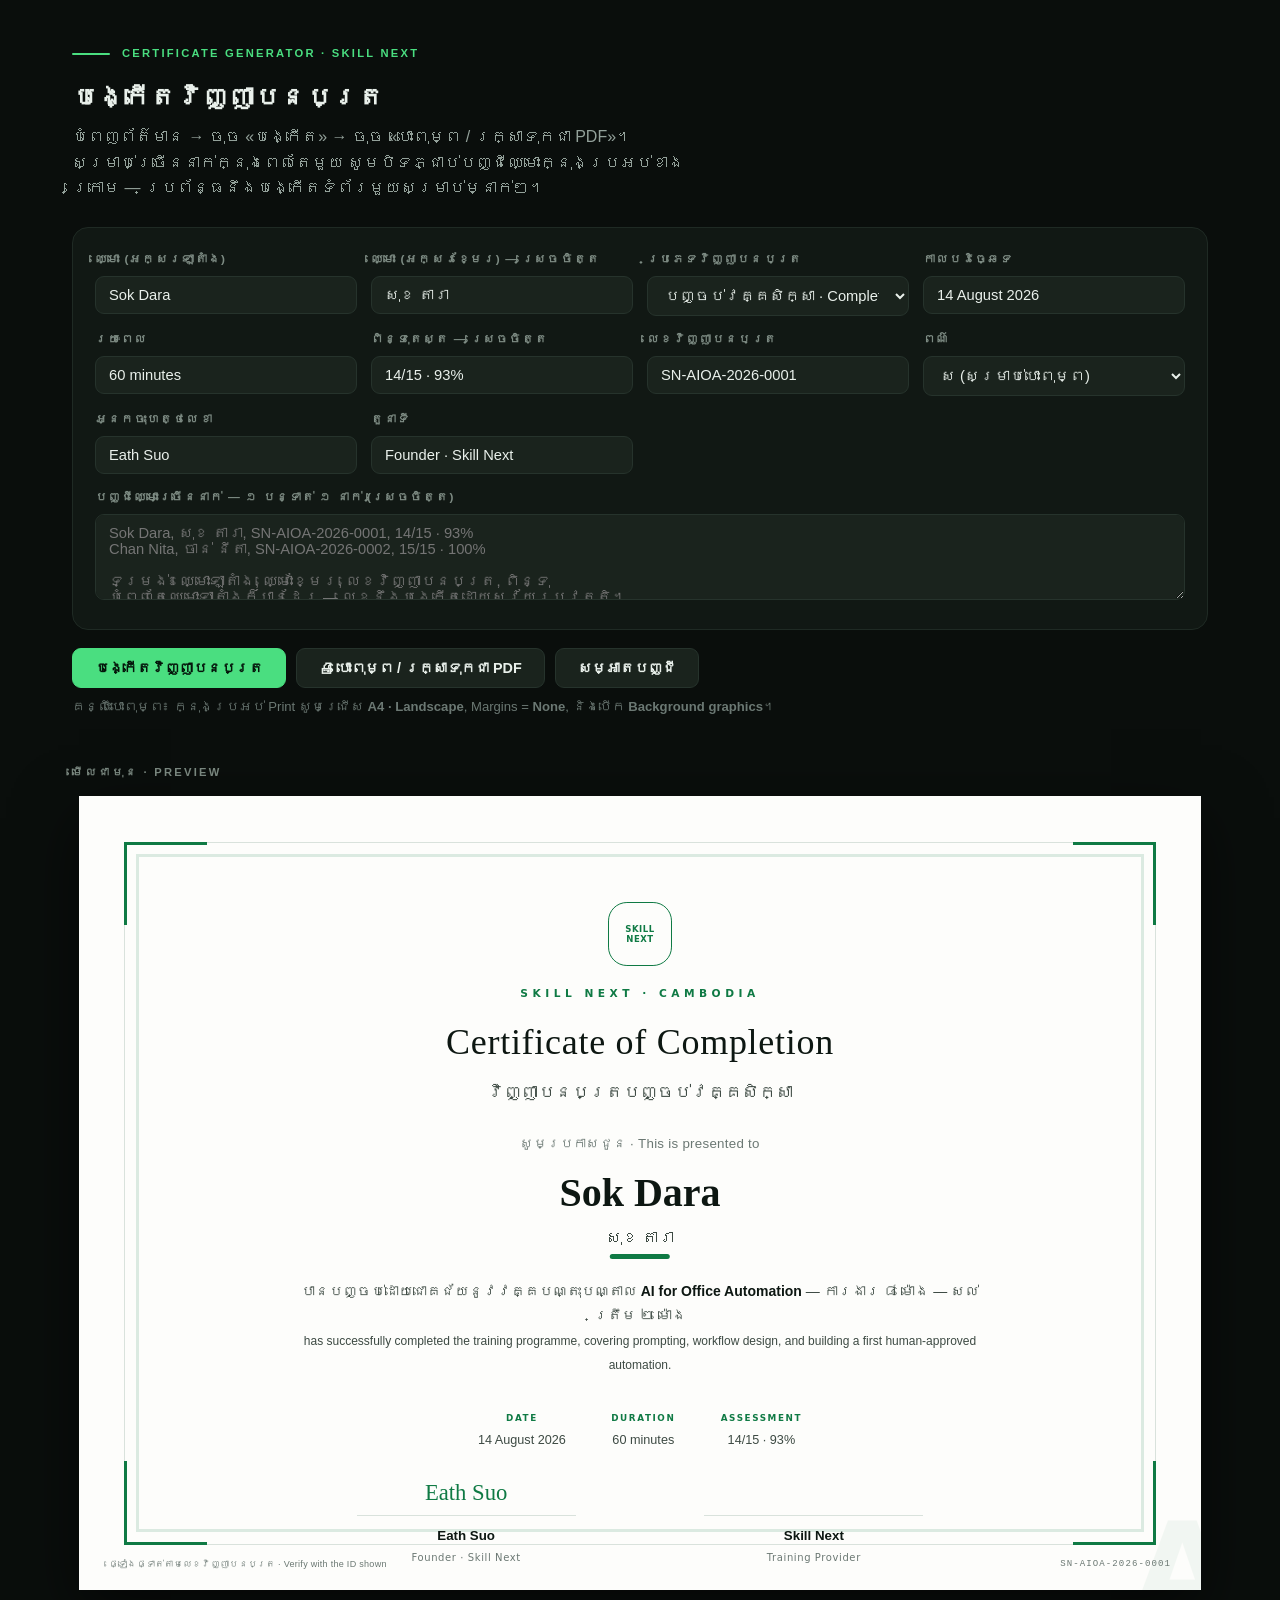
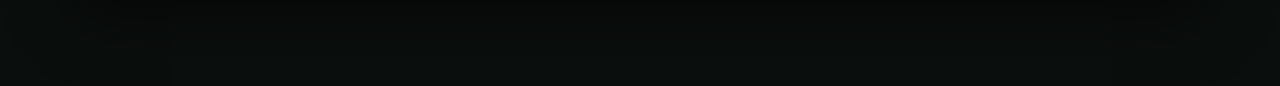
==== certificate/index.html @ e939b670 "Add Google Forms builders and certificate generator - apps-script/1-registration-form.gs: registrati" ====
<!doctype html>
<html lang="km">
<head>
<meta charset="utf-8">
<meta name="viewport" content="width=device-width, initial-scale=1">
<title>Certificate Generator · AI Office Automation</title>
<meta name="description" content="បង្កើតវិញ្ញាបនបត្រសម្រាប់អ្នកចូលរួមវគ្គ AI Office Automation។">
<style>
/* ============================================================
   Certificate generator — self-contained.
   Screen: control panel + live preview.
   Print:  A4 landscape, one certificate per page.
   ============================================================ */

:root {
  --ink:      #0d1712;
  --ink-2:    #3d4a43;
  --ink-3:    #6b7873;
  --gold:     #0f7a44;
  --accent:   #16a34a;
  --paper:    #fdfdfb;
  --edge:     #d9e2dc;
  --font-km:  "Kantumruy Pro", "Noto Sans Khmer", "Khmer OS Battambang", "Khmer OS", sans-serif;
  --font-en:  "Georgia", "Times New Roman", serif;
  --font-ui:  var(--font-km), "Inter", system-ui, sans-serif;
}

* { box-sizing: border-box; }

body {
  margin: 0;
  background: #0a0e0c;
  color: #e9f0eb;
  font-family: var(--font-ui);
  line-height: 1.6;
}

/* ---------------- Control panel ---------------- */

.panel {
  max-width: 1180px;
  margin: 0 auto;
  padding: 34px 22px 10px;
}

.panel h1 {
  font-size: 1.6rem;
  margin: 0 0 6px;
}

.panel .lead {
  color: #93a19a;
  margin: 0 0 26px;
  max-width: 70ch;
}

.eyebrow {
  display: flex; align-items: center; gap: 12px;
  font-size: 0.7rem; font-weight: 700; letter-spacing: 0.2em;
  text-transform: uppercase; color: #4ade80; margin-bottom: 14px;
}
.eyebrow::before {
  content: ""; width: 38px; height: 2px; background: #4ade80; border-radius: 2px;
}

.fields {
  display: grid;
  grid-template-columns: repeat(auto-fit, minmax(230px, 1fr));
  gap: 14px;
  background: #111814;
  border: 1px solid #1f2a24;
  border-radius: 16px;
  padding: 22px;
}

.field label {
  display: block;
  font-size: 0.74rem;
  font-weight: 700;
  letter-spacing: 0.09em;
  text-transform: uppercase;
  color: #7d8b83;
  margin-bottom: 7px;
}

.field input,
.field select,
.field textarea {
  width: 100%;
  padding: 10px 13px;
  border-radius: 9px;
  background: #1a231d;
  border: 1px solid #26332c;
  color: #e9f0eb;
  font-family: var(--font-ui);
  font-size: 0.92rem;
  outline: none;
}

.field input:focus,
.field select:focus,
.field textarea:focus { border-color: #4ade80; }

.field textarea { resize: vertical; min-height: 86px; }
.field.wide { grid-column: 1 / -1; }

.actions {
  display: flex; gap: 10px; flex-wrap: wrap;
  margin: 18px 0 8px;
}

.btn {
  padding: 11px 22px;
  border-radius: 9px;
  border: 1px solid #26332c;
  background: #1a231d;
  color: #e9f0eb;
  font-family: var(--font-ui);
  font-weight: 600;
  font-size: 0.9rem;
  cursor: pointer;
}
.btn:hover { border-color: #4ade80; }
.btn-primary { background: #4ade80; border-color: #4ade80; color: #04140a; }
.btn-primary:hover { background: #6ee79b; }

.hint {
  font-size: 0.82rem;
  color: #6b7873;
  margin: 6px 0 0;
}

.stage {
  max-width: 1180px;
  margin: 0 auto;
  padding: 26px 22px 70px;
}

.stage-label {
  font-size: 0.7rem; font-weight: 700; letter-spacing: 0.2em;
  text-transform: uppercase; color: #7d8b83; margin-bottom: 14px;
}

/* ---------------- Certificate ---------------- */

.sheet {
  width: 297mm;
  height: 210mm;
  max-width: 100%;
  margin: 0 auto 26px;
  background: var(--paper);
  color: var(--ink);
  position: relative;
  overflow: hidden;
  box-shadow: 0 22px 60px rgba(0, 0, 0, 0.55);
  /* Scale to fit narrow screens without breaking print size */
  transform-origin: top center;
}

.sheet.theme-dark {
  --ink:   #f2f7f3;
  --ink-2: #b7c5bd;
  --ink-3: #7f8d86;
  --paper: #0a0f0c;
  --edge:  #1e2b24;
  --gold:  #4ade80;
}

/* Decorative frame */
.frame {
  position: absolute;
  inset: 12mm;
  border: 1px solid var(--edge);
}

.frame::before {
  content: "";
  position: absolute;
  inset: 3mm;
  border: 3px solid var(--gold);
  opacity: 0.14;
}

/* Corner accents */
.corner {
  position: absolute;
  width: 22mm; height: 22mm;
  border: 0 solid var(--gold);
}
.corner.tl { top: -1px; left: -1px;   border-top-width: 3px; border-left-width: 3px; }
.corner.tr { top: -1px; right: -1px;  border-top-width: 3px; border-right-width: 3px; }
.corner.bl { bottom: -1px; left: -1px;  border-bottom-width: 3px; border-left-width: 3px; }
.corner.br { bottom: -1px; right: -1px; border-bottom-width: 3px; border-right-width: 3px; }

.content {
  position: absolute;
  inset: 12mm;
  padding: 16mm 20mm;
  display: flex;
  flex-direction: column;
  align-items: center;
  text-align: center;
}

.crest {
  width: 17mm; height: 17mm;
  border-radius: 5mm;
  border: 1.5px solid var(--gold);
  display: grid; place-items: center;
  font-family: "Inter", system-ui, sans-serif;
  font-weight: 800;
  font-size: 6.4pt;
  letter-spacing: 0.06em;
  line-height: 1.2;
  color: var(--gold);
  margin-bottom: 5mm;
  flex: none;
}

.cert-kicker {
  font-family: "Inter", system-ui, sans-serif;
  font-size: 8pt;
  font-weight: 700;
  letter-spacing: 0.42em;
  text-transform: uppercase;
  color: var(--gold);
  margin-bottom: 3mm;
}

.cert-title {
  font-family: var(--font-en);
  font-size: 27pt;
  font-weight: 400;
  letter-spacing: 0.02em;
  margin: 0 0 2mm;
  color: var(--ink);
}

.cert-title-km {
  font-size: 13pt;
  color: var(--ink-2);
  margin: 0 0 7mm;
}

.presented {
  font-size: 10pt;
  color: var(--ink-3);
  margin-bottom: 4mm;
  letter-spacing: 0.02em;
}

.recipient {
  font-family: var(--font-en);
  font-size: 30pt;
  font-weight: 700;
  color: var(--ink);
  line-height: 1.2;
  margin: 0 0 2mm;
  padding: 0 6mm;
  word-break: break-word;
}

.recipient-km {
  font-size: 12pt;
  color: var(--ink-2);
  margin: 0 0 4mm;
  min-height: 1em;
}

.rule {
  width: 78mm;
  height: 1px;
  background: var(--edge);
  margin: 0 0 6mm;
  position: relative;
}
.rule::after {
  content: "";
  position: absolute;
  left: 50%; top: -2px;
  transform: translateX(-50%);
  width: 16mm; height: 5px;
  background: var(--gold);
  border-radius: 3px;
}

.citation {
  font-size: 10.5pt;
  color: var(--ink-2);
  max-width: 190mm;
  line-height: 1.75;
  margin: 0 0 3mm;
}

.course-name {
  font-weight: 700;
  color: var(--ink);
}

.meta-row {
  display: flex;
  gap: 12mm;
  justify-content: center;
  flex-wrap: wrap;
  margin-top: auto;
  padding-top: 6mm;
  font-size: 8.5pt;
  color: var(--ink-3);
}

.meta-row .m-label {
  font-family: "Inter", system-ui, sans-serif;
  font-size: 6.6pt;
  font-weight: 700;
  letter-spacing: 0.18em;
  text-transform: uppercase;
  color: var(--gold);
  margin-bottom: 1.5mm;
}

.meta-row .m-value { color: var(--ink-2); font-size: 9.5pt; }

.signatures {
  display: flex;
  justify-content: center;
  gap: 34mm;
  width: 100%;
  margin-top: 8mm;
  flex-wrap: wrap;
}

.sig { min-width: 58mm; }

.sig .line {
  border-top: 1px solid var(--edge);
  padding-top: 2.5mm;
}

.sig .sig-name {
  font-weight: 700;
  font-size: 10pt;
  color: var(--ink);
}

.sig .sig-role {
  font-family: "Inter", system-ui, sans-serif;
  font-size: 7.5pt;
  color: var(--ink-3);
  letter-spacing: 0.06em;
  margin-top: 0.8mm;
}

.sig .scribble {
  font-family: "Segoe Script", "Brush Script MT", cursive;
  font-size: 17pt;
  color: var(--gold);
  height: 9mm;
  display: flex;
  align-items: flex-end;
  justify-content: center;
  padding-bottom: 1mm;
}

.cert-id {
  position: absolute;
  bottom: 5mm;
  right: 8mm;
  font-family: "Inter", ui-monospace, monospace;
  font-size: 6.8pt;
  letter-spacing: 0.12em;
  color: var(--ink-3);
}

.verify-note {
  position: absolute;
  bottom: 5mm;
  left: 8mm;
  font-size: 6.8pt;
  color: var(--ink-3);
  letter-spacing: 0.03em;
}

/* Watermark */
.watermark {
  position: absolute;
  right: -18mm;
  bottom: -22mm;
  font-family: "Inter", system-ui, sans-serif;
  font-size: 96pt;
  font-weight: 800;
  color: var(--gold);
  opacity: 0.045;
  letter-spacing: -0.04em;
  pointer-events: none;
  white-space: nowrap;
}

/* ---------------- Print ---------------- */

@page {
  size: A4 landscape;
  margin: 0;
}

@media print {
  body { background: #fff; }
  .panel, .stage-label, .no-print { display: none !important; }
  .stage { padding: 0; max-width: none; }
  .sheet {
    box-shadow: none;
    margin: 0;
    page-break-after: always;
    break-after: page;
    transform: none !important;
    width: 297mm;
    height: 210mm;
  }
  .sheet:last-child { page-break-after: auto; break-after: auto; }
}

@media (max-width: 1140px) {
  .sheet { transform: scale(0.62); margin-bottom: -70mm; }
}
@media (max-width: 700px) {
  .sheet { transform: scale(0.36); margin-bottom: -128mm; }
}
</style>
</head>
<body>

<div class="panel no-print">
  <p class="eyebrow">Certificate Generator · Skill Next</p>
  <h1>បង្កើតវិញ្ញាបនបត្រ</h1>
  <p class="lead">
    បំពេញព័ត៌មាន → ចុច «បង្កើត» → ចុច «បោះពុម្ព / រក្សាទុកជា PDF»។
    សម្រាប់ច្រើននាក់ក្នុងពេលតែមួយ សូមបិទភ្ជាប់បញ្ជីឈ្មោះក្នុងប្រអប់ខាងក្រោម —
    ប្រព័ន្ធនឹងបង្កើតទំព័រមួយសម្រាប់ម្នាក់ៗ។
  </p>

  <div class="fields">
    <div class="field">
      <label for="fName">ឈ្មោះ (អក្សរឡាតាំង)</label>
      <input id="fName" type="text" value="Sok Dara" placeholder="Sok Dara">
    </div>
    <div class="field">
      <label for="fNameKm">ឈ្មោះ (អក្សរខ្មែរ) — ស្រេចចិត្ត</label>
      <input id="fNameKm" type="text" value="សុខ តារា" placeholder="សុខ តារា">
    </div>
    <div class="field">
      <label for="fType">ប្រភេទវិញ្ញាបនបត្រ</label>
      <select id="fType">
        <option value="completion">បញ្ចប់វគ្គសិក្សា · Completion</option>
        <option value="attendance">ចូលរួមសិក្ខាសាលា · Attendance</option>
        <option value="excellence">ស័ក្តិសមឧត្តមភាព · Excellence</option>
      </select>
    </div>
    <div class="field">
      <label for="fDate">កាលបរិច្ឆេទ</label>
      <input id="fDate" type="text" value="14 August 2026" placeholder="14 August 2026">
    </div>
    <div class="field">
      <label for="fHours">រយៈពេល</label>
      <input id="fHours" type="text" value="60 minutes" placeholder="18 hours">
    </div>
    <div class="field">
      <label for="fScore">ពិន្ទុតេស្ត — ស្រេចចិត្ត</label>
      <input id="fScore" type="text" value="14/15 · 93%" placeholder="14/15 · 93%">
    </div>
    <div class="field">
      <label for="fId">លេខវិញ្ញាបនបត្រ</label>
      <input id="fId" type="text" value="SN-AIOA-2026-0001">
    </div>
    <div class="field">
      <label for="fTheme">ពណ៌</label>
      <select id="fTheme">
        <option value="light">ស (សម្រាប់បោះពុម្ព)</option>
        <option value="dark">ខ្មៅ (សម្រាប់ PDF ឌីជីថល)</option>
      </select>
    </div>
    <div class="field">
      <label for="fSigner">អ្នកចុះហត្ថលេខា</label>
      <input id="fSigner" type="text" value="Eath Suo">
    </div>
    <div class="field">
      <label for="fSignerRole">តួនាទី</label>
      <input id="fSignerRole" type="text" value="Founder · Skill Next">
    </div>
    <div class="field wide">
      <label for="fBatch">បញ្ជីឈ្មោះច្រើននាក់ — ១ បន្ទាត់ ១ នាក់ (ស្រេចចិត្ត)</label>
      <textarea id="fBatch" placeholder="Sok Dara, សុខ តារា, SN-AIOA-2026-0001, 14/15 · 93%&#10;Chan Nita, ចាន់ នីតា, SN-AIOA-2026-0002, 15/15 · 100%&#10;&#10;ទម្រង់៖ ឈ្មោះឡាតាំង, ឈ្មោះខ្មែរ, លេខវិញ្ញាបនបត្រ, ពិន្ទុ&#10;បំពេញតែឈ្មោះឡាតាំងក៏បានដែរ — លេខនឹងបង្កើតដោយស្វ័យប្រវត្តិ។"></textarea>
    </div>
  </div>

  <div class="actions">
    <button class="btn btn-primary" id="btnBuild">បង្កើតវិញ្ញាបនបត្រ</button>
    <button class="btn" id="btnPrint">🖨 បោះពុម្ព / រក្សាទុកជា PDF</button>
    <button class="btn" id="btnClear">សម្អាតបញ្ជី</button>
  </div>
  <p class="hint">
    គន្លឹះបោះពុម្ព៖ ក្នុងប្រអប់ Print សូមជ្រើស <strong>A4 · Landscape</strong>,
    Margins = <strong>None</strong>, និងបើក <strong>Background graphics</strong>។
  </p>
</div>

<div class="stage">
  <p class="stage-label no-print">មើលជាមុន · Preview</p>
  <div id="output"></div>
</div>

<script>
(function () {
  'use strict';

  var TYPES = {
    completion: {
      en: 'Certificate of Completion',
      km: 'វិញ្ញាបនបត្របញ្ចប់វគ្គសិក្សា',
      citation: 'បានបញ្ចប់ដោយជោគជ័យនូវវគ្គបណ្តុះបណ្តាល',
      citationEn: 'has successfully completed the training programme'
    },
    attendance: {
      en: 'Certificate of Attendance',
      km: 'វិញ្ញាបនបត្រចូលរួម',
      citation: 'បានចូលរួមពេញលេញក្នុងសិក្ខាសាលា',
      citationEn: 'attended the full workshop'
    },
    excellence: {
      en: 'Certificate of Excellence',
      km: 'វិញ្ញាបនបត្រស័ក្តិសមឧត្តមភាព',
      citation: 'បានបញ្ចប់ដោយលទ្ធផលឆ្នើមនូវវគ្គបណ្តុះបណ្តាល',
      citationEn: 'completed with distinction the training programme'
    }
  };

  var COURSE = 'AI for Office Automation';
  var COURSE_KM = 'ការងារ ៨ ម៉ោង — សល់ត្រឹម ២ ម៉ោង';

  function el(id) { return document.getElementById(id); }

  function esc(s) {
    return String(s == null ? '' : s)
      .replace(/&/g, '&amp;').replace(/</g, '&lt;')
      .replace(/>/g, '&gt;').replace(/"/g, '&quot;');
  }

  function pad(n) { return String(n).padStart(4, '0'); }

  function certHtml(data) {
    var t = TYPES[data.type] || TYPES.completion;

    return '' +
    '<div class="sheet theme-' + esc(data.theme) + '">' +
      '<div class="frame">' +
        '<span class="corner tl"></span><span class="corner tr"></span>' +
        '<span class="corner bl"></span><span class="corner br"></span>' +
      '</div>' +
      '<div class="watermark">AI</div>' +
      '<div class="content">' +
        '<div class="crest">SKILL<br>NEXT</div>' +
        '<div class="cert-kicker">Skill Next · Cambodia</div>' +
        '<h1 class="cert-title">' + esc(t.en) + '</h1>' +
        '<div class="cert-title-km">' + esc(t.km) + '</div>' +

        '<div class="presented">សូមប្រកាសជូន · This is presented to</div>' +
        '<div class="recipient">' + esc(data.name || '—') + '</div>' +
        '<div class="recipient-km">' + esc(data.nameKm || '') + '</div>' +
        '<div class="rule"></div>' +

        '<p class="citation">' +
          esc(t.citation) + ' <span class="course-name">' + esc(COURSE) + '</span> — ' +
          esc(COURSE_KM) + '<br>' +
          '<span style="font-size:9pt">' + esc(t.citationEn) +
          ', covering prompting, workflow design, and building a first ' +
          'human-approved automation.</span>' +
        '</p>' +

        '<div class="meta-row">' +
          '<div><div class="m-label">Date</div>' +
            '<div class="m-value">' + esc(data.date) + '</div></div>' +
          '<div><div class="m-label">Duration</div>' +
            '<div class="m-value">' + esc(data.hours) + '</div></div>' +
          (data.score
            ? '<div><div class="m-label">Assessment</div>' +
              '<div class="m-value">' + esc(data.score) + '</div></div>'
            : '') +
        '</div>' +

        '<div class="signatures">' +
          '<div class="sig">' +
            '<div class="scribble">' + esc(data.signer) + '</div>' +
            '<div class="line">' +
              '<div class="sig-name">' + esc(data.signer) + '</div>' +
              '<div class="sig-role">' + esc(data.signerRole) + '</div>' +
            '</div>' +
          '</div>' +
          '<div class="sig">' +
            '<div class="scribble">&nbsp;</div>' +
            '<div class="line">' +
              '<div class="sig-name">Skill Next</div>' +
              '<div class="sig-role">Training Provider</div>' +
            '</div>' +
          '</div>' +
        '</div>' +
      '</div>' +
      '<div class="verify-note">ផ្ទៀងផ្ទាត់តាមលេខវិញ្ញាបនបត្រ · Verify with the ID shown</div>' +
      '<div class="cert-id">' + esc(data.id) + '</div>' +
    '</div>';
  }

  function readForm() {
    return {
      name:       el('fName').value.trim(),
      nameKm:     el('fNameKm').value.trim(),
      type:       el('fType').value,
      date:       el('fDate').value.trim(),
      hours:      el('fHours').value.trim(),
      score:      el('fScore').value.trim(),
      id:         el('fId').value.trim(),
      theme:      el('fTheme').value,
      signer:     el('fSigner').value.trim(),
      signerRole: el('fSignerRole').value.trim()
    };
  }

  /**
   * Batch lines look like:
   *   Latin name, Khmer name, Cert ID, Score
   * Only the first field is required; the rest fall back to the form.
   */
  function parseBatch(text, base) {
    var lines = text.split('\n')
      .map(function (l) { return l.trim(); })
      .filter(function (l) { return l.length > 0; });

    var year = (base.date.match(/\b(20\d{2})\b/) || [])[1] || '2026';

    return lines.map(function (line, i) {
      var parts = line.split(',').map(function (p) { return p.trim(); });
      return {
        name:       parts[0] || base.name,
        nameKm:     parts[1] || '',
        id:         parts[2] || ('SN-AIOA-' + year + '-' + pad(i + 1)),
        score:      parts[3] !== undefined ? parts[3] : base.score,
        type:       base.type,
        date:       base.date,
        hours:      base.hours,
        theme:      base.theme,
        signer:     base.signer,
        signerRole: base.signerRole
      };
    });
  }

  function build() {
    var base = readForm();
    var batchText = el('fBatch').value.trim();
    var rows = batchText ? parseBatch(batchText, base) : [base];

    el('output').innerHTML = rows.map(certHtml).join('');
  }

  el('btnBuild').addEventListener('click', build);
  el('btnPrint').addEventListener('click', function () { window.print(); });
  el('btnClear').addEventListener('click', function () {
    el('fBatch').value = '';
    build();
  });

  // Live preview while typing single-certificate fields
  ['fName', 'fNameKm', 'fType', 'fDate', 'fHours', 'fScore', 'fId',
   'fTheme', 'fSigner', 'fSignerRole'].forEach(function (id) {
    el(id).addEventListener('input', function () {
      if (!el('fBatch').value.trim()) build();
    });
    el(id).addEventListener('change', function () {
      if (!el('fBatch').value.trim()) build();
    });
  });

  build();
})();
</script>
</body>
</html>
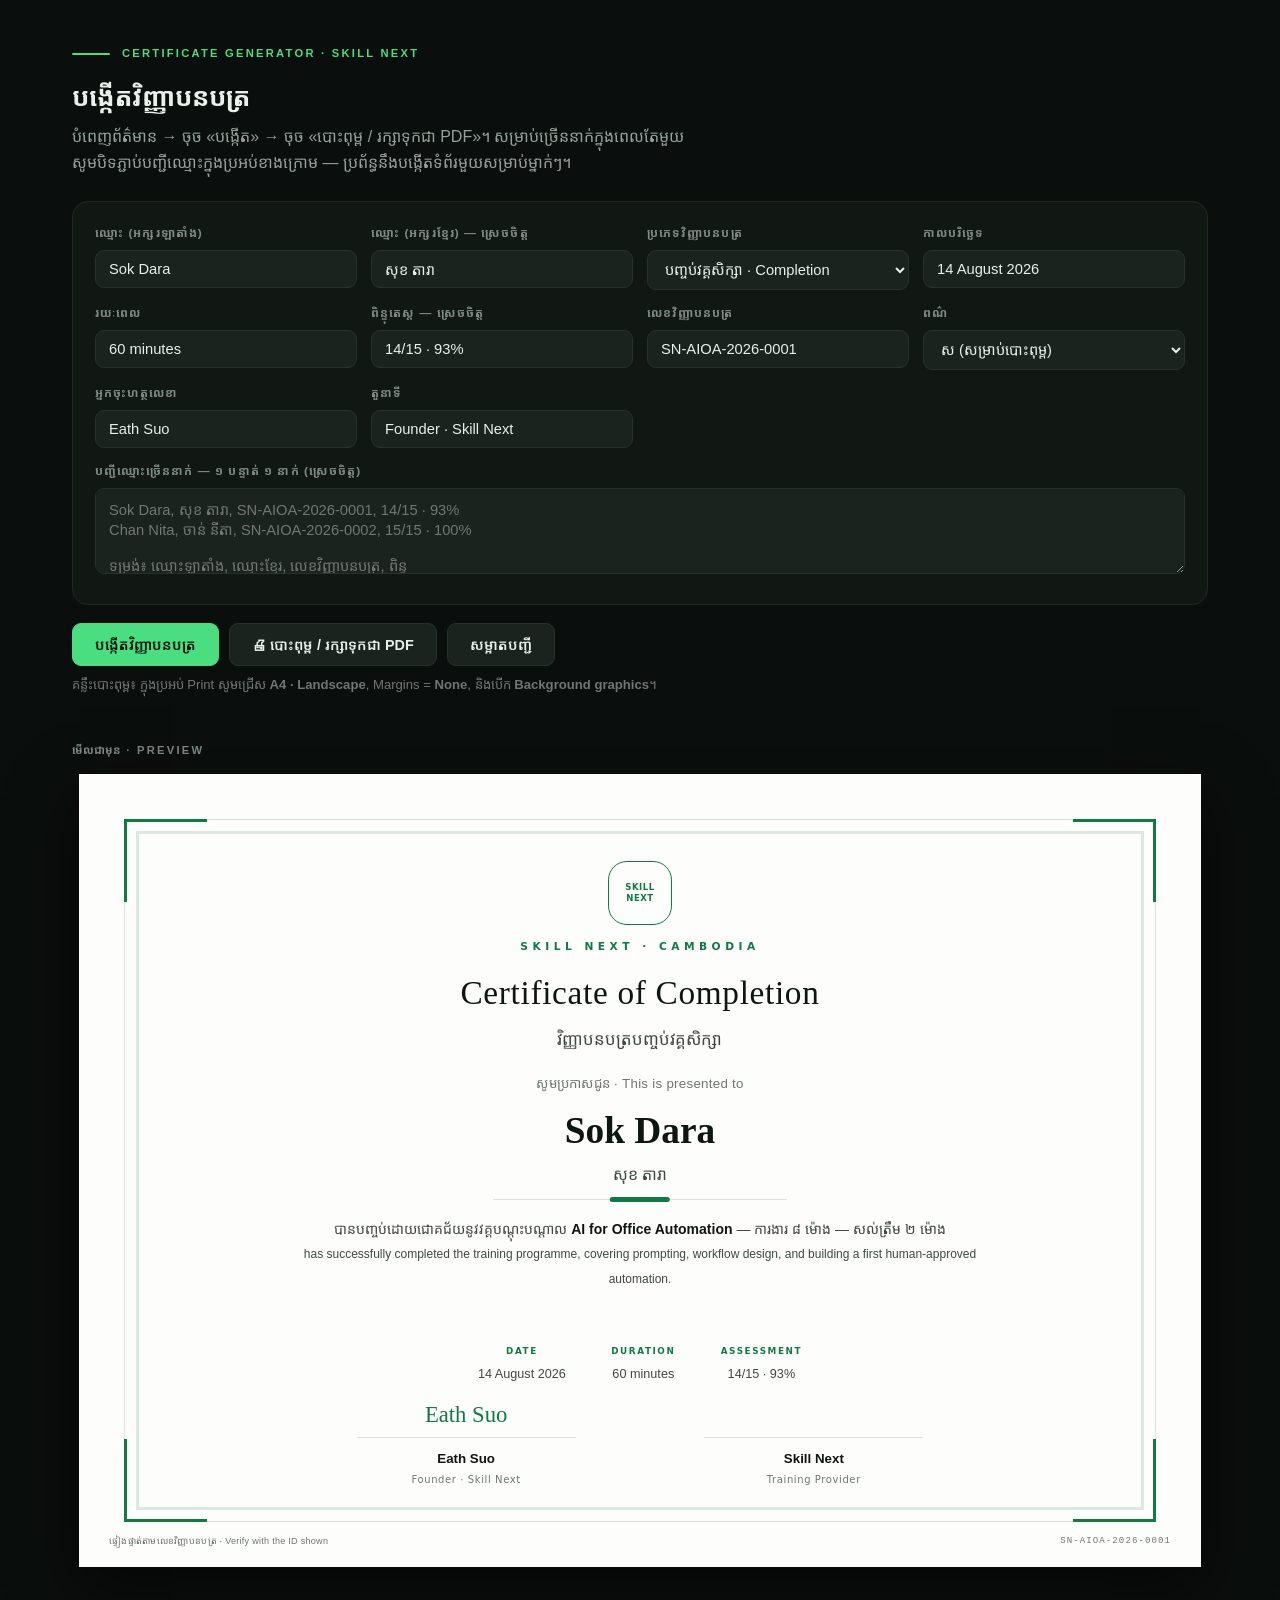
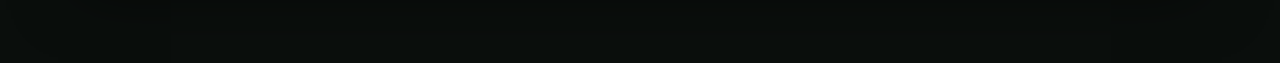
==== commit 82e131f2: "Add hub page, feedback form, setup guide; bundle Khmer font Browser testing surfaced several renderi" ====
--- a/certificate/index.html
+++ b/certificate/index.html
@@ -12,6 +12,17 @@
    Print:  A4 landscape, one certificate per page.
    ============================================================ */
 
+/* Bundled Khmer face — see assets/theme.css for why this ships with
+   the repo rather than relying on the machine having one. */
+@font-face {
+  font-family: "AIOA Khmer";
+  src: url("../assets/fonts/noto-sans-khmer.woff2") format("woff2");
+  font-weight: 100 900;
+  font-style: normal;
+  font-display: swap;
+  unicode-range: U+1780-17FF, U+19E0-19FF, U+200C-200D, U+25CC;
+}
+
 :root {
   --ink:      #0d1712;
   --ink-2:    #3d4a43;
@@ -20,7 +31,9 @@
   --accent:   #16a34a;
   --paper:    #fdfdfb;
   --edge:     #d9e2dc;
-  --font-km:  "Kantumruy Pro", "Noto Sans Khmer", "Khmer OS Battambang", "Khmer OS", sans-serif;
+  --font-km:  "AIOA Khmer", "Noto Sans Khmer", "Kantumruy Pro",
+              "Khmer UI", "Khmer Sangam MN", "Khmer MN",
+              "Khmer OS Battambang", "Khmer OS", sans-serif;
   --font-en:  "Georgia", "Times New Roman", serif;
   --font-ui:  var(--font-km), "Inter", system-ui, sans-serif;
 }
@@ -141,6 +154,9 @@
   text-transform: uppercase; color: #7d8b83; margin-bottom: 14px;
 }
 
+/* Khmer opts out of tracking/uppercasing — see assets/theme.css */
+.km { font-family: var(--font-km); letter-spacing: normal; text-transform: none; }
+
 /* ---------------- Certificate ---------------- */
 
 .sheet {
@@ -195,7 +211,7 @@
 .content {
   position: absolute;
   inset: 12mm;
-  padding: 16mm 20mm;
+  padding: 11mm 20mm 9mm;
   display: flex;
   flex-direction: column;
   align-items: center;
@@ -213,7 +229,7 @@
   letter-spacing: 0.06em;
   line-height: 1.2;
   color: var(--gold);
-  margin-bottom: 5mm;
+  margin-bottom: 3.5mm;
   flex: none;
 }
 
@@ -229,7 +245,7 @@
 
 .cert-title {
   font-family: var(--font-en);
-  font-size: 27pt;
+  font-size: 25pt;
   font-weight: 400;
   letter-spacing: 0.02em;
   margin: 0 0 2mm;
@@ -237,9 +253,9 @@
 }
 
 .cert-title-km {
-  font-size: 13pt;
+  font-size: 12.5pt;
   color: var(--ink-2);
-  margin: 0 0 7mm;
+  margin: 0 0 5mm;
 }
 
 .presented {
@@ -251,7 +267,7 @@
 
 .recipient {
   font-family: var(--font-en);
-  font-size: 30pt;
+  font-size: 28pt;
   font-weight: 700;
   color: var(--ink);
   line-height: 1.2;
@@ -263,7 +279,7 @@
 .recipient-km {
   font-size: 12pt;
   color: var(--ink-2);
-  margin: 0 0 4mm;
+  margin: 0 0 3mm;
   min-height: 1em;
 }
 
@@ -271,7 +287,7 @@
   width: 78mm;
   height: 1px;
   background: var(--edge);
-  margin: 0 0 6mm;
+  margin: 0 0 4.5mm;
   position: relative;
 }
 .rule::after {
@@ -325,7 +341,7 @@
   justify-content: center;
   gap: 34mm;
   width: 100%;
-  margin-top: 8mm;
+  margin-top: 5mm;
   flex-wrap: wrap;
 }
 
@@ -378,21 +394,6 @@
   font-size: 6.8pt;
   color: var(--ink-3);
   letter-spacing: 0.03em;
-}
-
-/* Watermark */
-.watermark {
-  position: absolute;
-  right: -18mm;
-  bottom: -22mm;
-  font-family: "Inter", system-ui, sans-serif;
-  font-size: 96pt;
-  font-weight: 800;
-  color: var(--gold);
-  opacity: 0.045;
-  letter-spacing: -0.04em;
-  pointer-events: none;
-  white-space: nowrap;
 }
 
 /* ---------------- Print ---------------- */
@@ -503,7 +504,7 @@
 </div>
 
 <div class="stage">
-  <p class="stage-label no-print">មើលជាមុន · Preview</p>
+  <p class="stage-label no-print"><span class="km">មើលជាមុន</span> · Preview</p>
   <div id="output"></div>
 </div>
 
@@ -554,7 +555,6 @@
         '<span class="corner tl"></span><span class="corner tr"></span>' +
         '<span class="corner bl"></span><span class="corner br"></span>' +
       '</div>' +
-      '<div class="watermark">AI</div>' +
       '<div class="content">' +
         '<div class="crest">SKILL<br>NEXT</div>' +
         '<div class="cert-kicker">Skill Next · Cambodia</div>' +
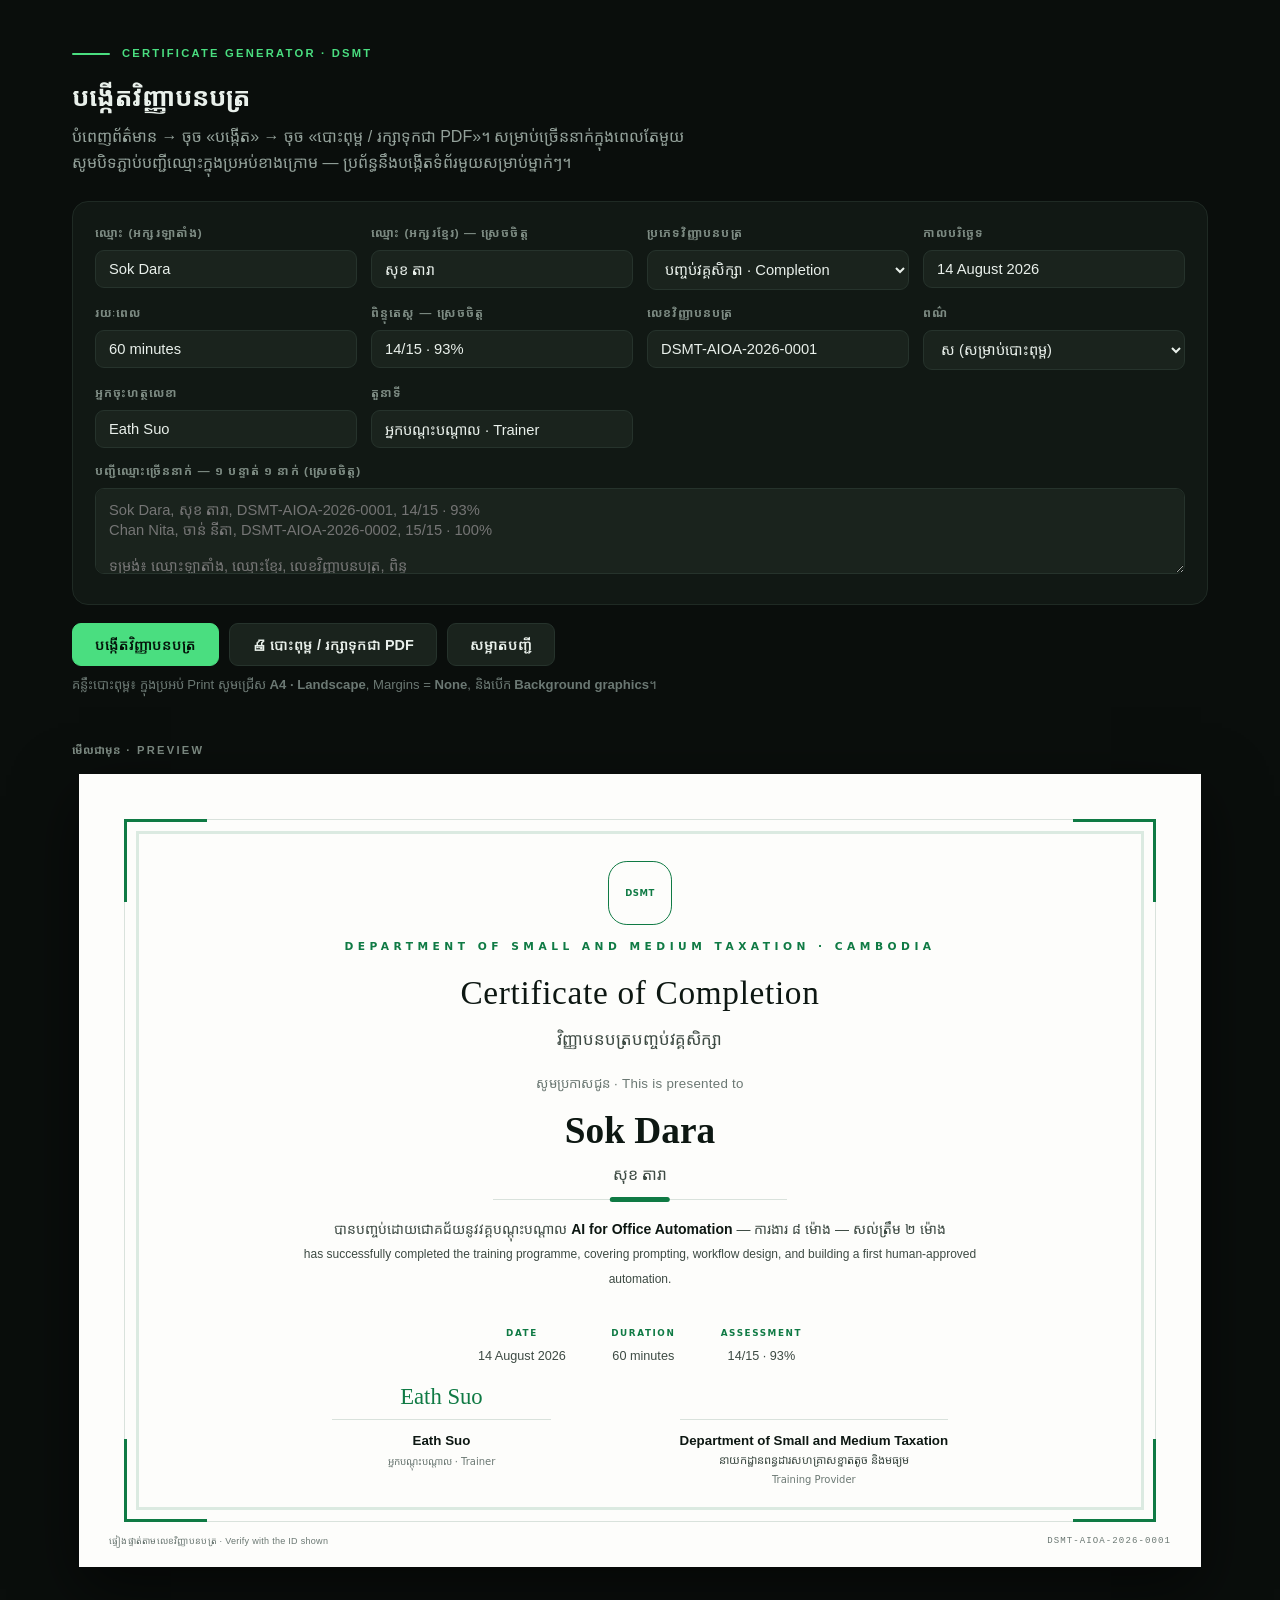
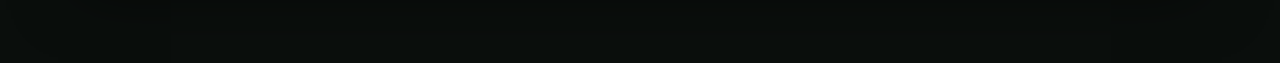
==== commit 73c568b3: "Rebrand from Skill Next to Department of Small and Medium Taxation Replaces the organisation across " ====
--- a/certificate/index.html
+++ b/certificate/index.html
@@ -4,7 +4,7 @@
 <meta charset="utf-8">
 <meta name="viewport" content="width=device-width, initial-scale=1">
 <title>Certificate Generator · AI Office Automation</title>
-<meta name="description" content="បង្កើតវិញ្ញាបនបត្រសម្រាប់អ្នកចូលរួមវគ្គ AI Office Automation។">
+<meta name="description" content="បង្កើតវិញ្ញាបនបត្រសម្រាប់អ្នកចូលរួមវគ្គ AI Office Automation · នាយកដ្ឋានពន្ធដារសហគ្រាសខ្នាតតូច និងមធ្យម។">
 <style>
 /* ============================================================
    Certificate generator — self-contained.
@@ -34,7 +34,7 @@
   --font-km:  "AIOA Khmer", "Noto Sans Khmer", "Kantumruy Pro",
               "Khmer UI", "Khmer Sangam MN", "Khmer MN",
               "Khmer OS Battambang", "Khmer OS", sans-serif;
-  --font-en:  "Georgia", "Times New Roman", serif;
+  --font-en:  "AIOA Khmer", "Georgia", "Times New Roman", serif;
   --font-ui:  var(--font-km), "Inter", system-ui, sans-serif;
 }
 
@@ -223,7 +223,7 @@
   border-radius: 5mm;
   border: 1.5px solid var(--gold);
   display: grid; place-items: center;
-  font-family: "Inter", system-ui, sans-serif;
+  font-family: "AIOA Khmer", "Inter", system-ui, sans-serif;
   font-weight: 800;
   font-size: 6.4pt;
   letter-spacing: 0.06em;
@@ -234,7 +234,7 @@
 }
 
 .cert-kicker {
-  font-family: "Inter", system-ui, sans-serif;
+  font-family: "AIOA Khmer", "Inter", system-ui, sans-serif;
   font-size: 8pt;
   font-weight: 700;
   letter-spacing: 0.42em;
@@ -325,7 +325,7 @@
 }
 
 .meta-row .m-label {
-  font-family: "Inter", system-ui, sans-serif;
+  font-family: "AIOA Khmer", "Inter", system-ui, sans-serif;
   font-size: 6.6pt;
   font-weight: 700;
   letter-spacing: 0.18em;
@@ -358,16 +358,25 @@
   color: var(--ink);
 }
 
+.sig .sig-name-km {
+  font-family: var(--font-km);
+  font-size: 8.5pt;
+  color: var(--ink-2);
+  line-height: 1.4;
+  margin-top: 0.6mm;
+}
+
 .sig .sig-role {
-  font-family: "Inter", system-ui, sans-serif;
+  font-family: "AIOA Khmer", "Inter", system-ui, sans-serif;
   font-size: 7.5pt;
   color: var(--ink-3);
-  letter-spacing: 0.06em;
+  /* No tracking: this label takes free text and may contain Khmer. */
+  letter-spacing: normal;
   margin-top: 0.8mm;
 }
 
 .sig .scribble {
-  font-family: "Segoe Script", "Brush Script MT", cursive;
+  font-family: "AIOA Khmer", "Segoe Script", "Brush Script MT", cursive;
   font-size: 17pt;
   color: var(--gold);
   height: 9mm;
@@ -381,7 +390,7 @@
   position: absolute;
   bottom: 5mm;
   right: 8mm;
-  font-family: "Inter", ui-monospace, monospace;
+  font-family: "AIOA Khmer", "Inter", ui-monospace, monospace;
   font-size: 6.8pt;
   letter-spacing: 0.12em;
   color: var(--ink-3);
@@ -430,7 +439,7 @@
 <body>
 
 <div class="panel no-print">
-  <p class="eyebrow">Certificate Generator · Skill Next</p>
+  <p class="eyebrow">Certificate Generator · DSMT</p>
   <h1>បង្កើតវិញ្ញាបនបត្រ</h1>
   <p class="lead">
     បំពេញព័ត៌មាន → ចុច «បង្កើត» → ចុច «បោះពុម្ព / រក្សាទុកជា PDF»។
@@ -469,7 +478,7 @@
     </div>
     <div class="field">
       <label for="fId">លេខវិញ្ញាបនបត្រ</label>
-      <input id="fId" type="text" value="SN-AIOA-2026-0001">
+      <input id="fId" type="text" value="DSMT-AIOA-2026-0001">
     </div>
     <div class="field">
       <label for="fTheme">ពណ៌</label>
@@ -484,11 +493,11 @@
     </div>
     <div class="field">
       <label for="fSignerRole">តួនាទី</label>
-      <input id="fSignerRole" type="text" value="Founder · Skill Next">
+      <input id="fSignerRole" type="text" value="អ្នកបណ្តុះបណ្តាល · Trainer">
     </div>
     <div class="field wide">
       <label for="fBatch">បញ្ជីឈ្មោះច្រើននាក់ — ១ បន្ទាត់ ១ នាក់ (ស្រេចចិត្ត)</label>
-      <textarea id="fBatch" placeholder="Sok Dara, សុខ តារា, SN-AIOA-2026-0001, 14/15 · 93%&#10;Chan Nita, ចាន់ នីតា, SN-AIOA-2026-0002, 15/15 · 100%&#10;&#10;ទម្រង់៖ ឈ្មោះឡាតាំង, ឈ្មោះខ្មែរ, លេខវិញ្ញាបនបត្រ, ពិន្ទុ&#10;បំពេញតែឈ្មោះឡាតាំងក៏បានដែរ — លេខនឹងបង្កើតដោយស្វ័យប្រវត្តិ។"></textarea>
+      <textarea id="fBatch" placeholder="Sok Dara, សុខ តារា, DSMT-AIOA-2026-0001, 14/15 · 93%&#10;Chan Nita, ចាន់ នីតា, DSMT-AIOA-2026-0002, 15/15 · 100%&#10;&#10;ទម្រង់៖ ឈ្មោះឡាតាំង, ឈ្មោះខ្មែរ, លេខវិញ្ញាបនបត្រ, ពិន្ទុ&#10;បំពេញតែឈ្មោះឡាតាំងក៏បានដែរ — លេខនឹងបង្កើតដោយស្វ័យប្រវត្តិ។"></textarea>
     </div>
   </div>
 
@@ -556,8 +565,8 @@
         '<span class="corner bl"></span><span class="corner br"></span>' +
       '</div>' +
       '<div class="content">' +
-        '<div class="crest">SKILL<br>NEXT</div>' +
-        '<div class="cert-kicker">Skill Next · Cambodia</div>' +
+        '<div class="crest">DSMT</div>' +
+        '<div class="cert-kicker">Department of Small and Medium Taxation · Cambodia</div>' +
         '<h1 class="cert-title">' + esc(t.en) + '</h1>' +
         '<div class="cert-title-km">' + esc(t.km) + '</div>' +
 
@@ -596,7 +605,8 @@
           '<div class="sig">' +
             '<div class="scribble">&nbsp;</div>' +
             '<div class="line">' +
-              '<div class="sig-name">Skill Next</div>' +
+              '<div class="sig-name">Department of Small and Medium Taxation</div>' +
+            '<div class="sig-name-km">នាយកដ្ឋានពន្ធដារសហគ្រាសខ្នាតតូច និងមធ្យម</div>' +
               '<div class="sig-role">Training Provider</div>' +
             '</div>' +
           '</div>' +
@@ -639,7 +649,7 @@
       return {
         name:       parts[0] || base.name,
         nameKm:     parts[1] || '',
-        id:         parts[2] || ('SN-AIOA-' + year + '-' + pad(i + 1)),
+        id:         parts[2] || ('DSMT-AIOA-' + year + '-' + pad(i + 1)),
         score:      parts[3] !== undefined ? parts[3] : base.score,
         type:       base.type,
         date:       base.date,
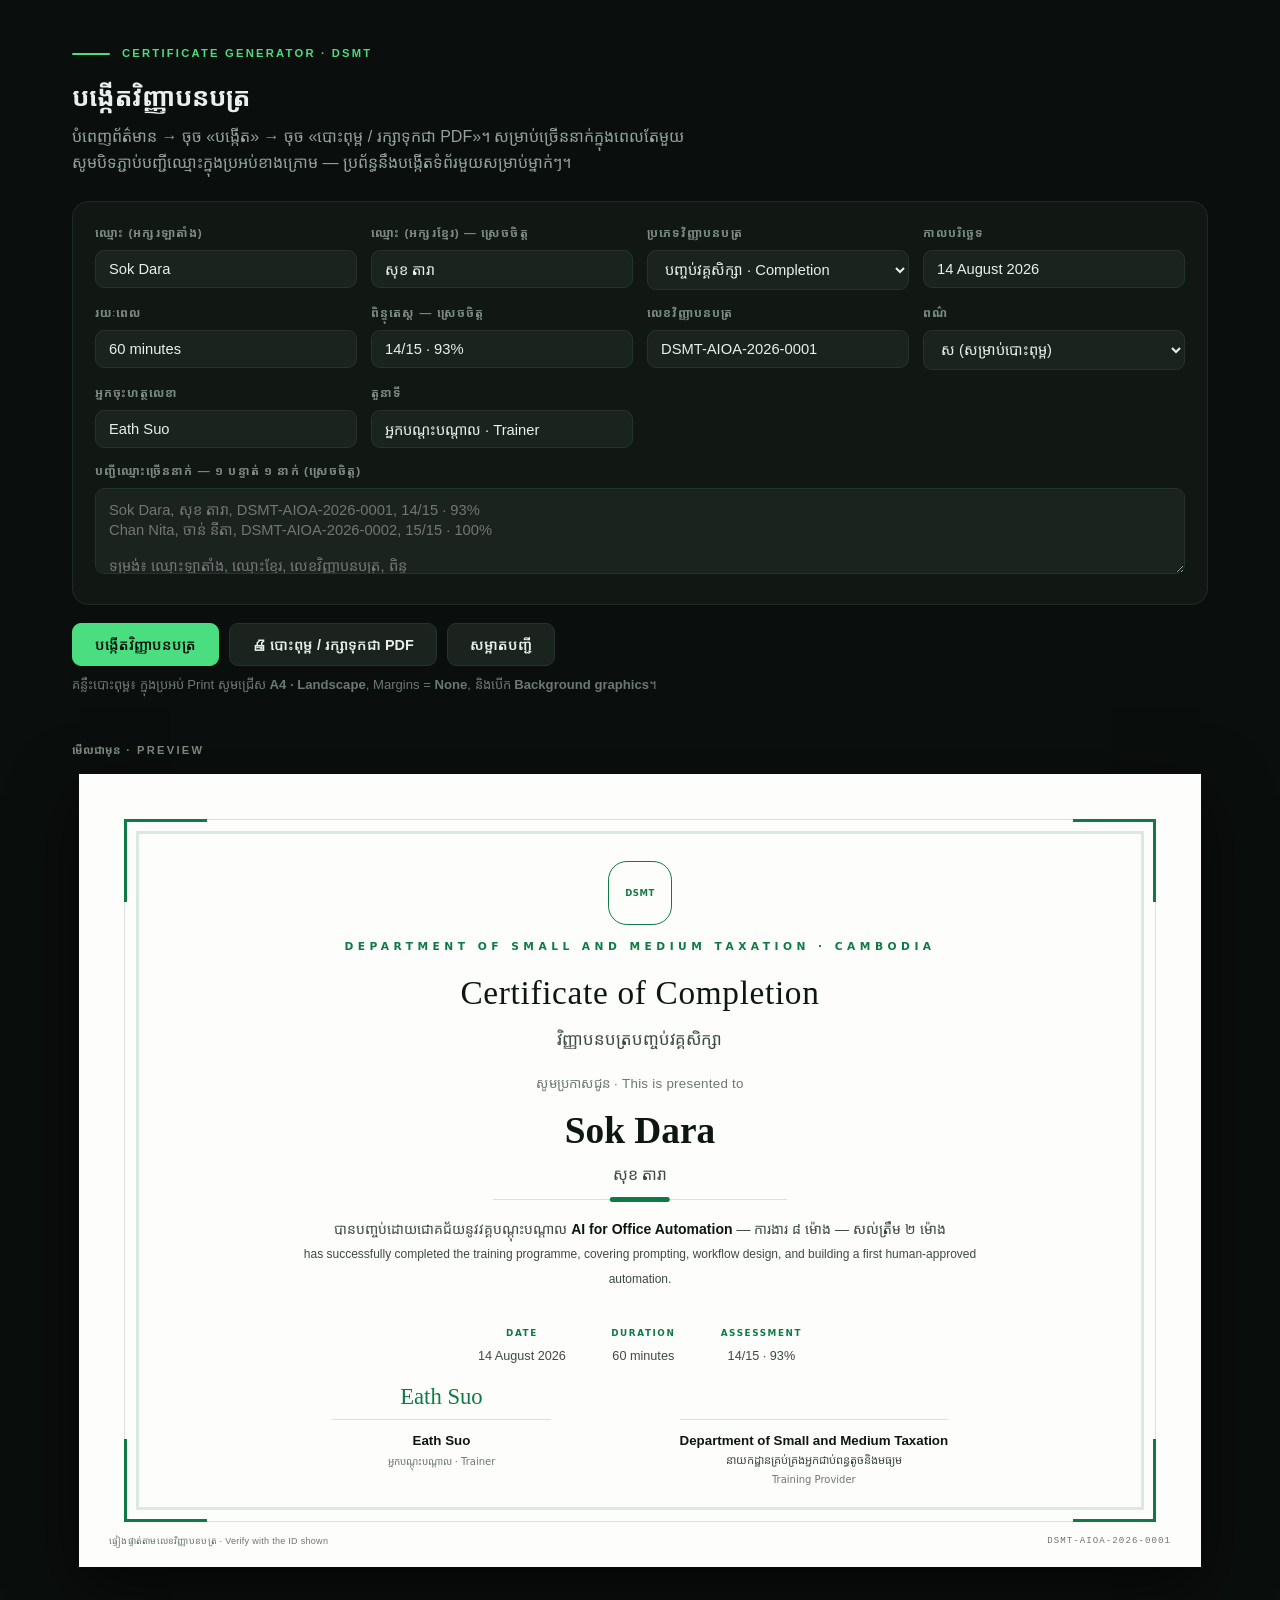
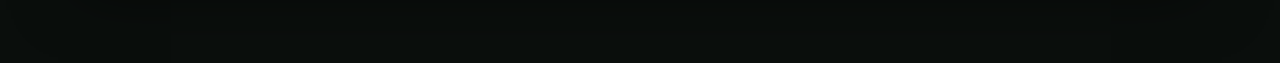
==== commit 28156ee6: "Update Khmer department name to the official form Replaces នាយកដ្ឋានពន្ធដារសហគ្រាសខ្នាតតូច និងមធ្យម " ====
--- a/certificate/index.html
+++ b/certificate/index.html
@@ -4,7 +4,7 @@
 <meta charset="utf-8">
 <meta name="viewport" content="width=device-width, initial-scale=1">
 <title>Certificate Generator · AI Office Automation</title>
-<meta name="description" content="បង្កើតវិញ្ញាបនបត្រសម្រាប់អ្នកចូលរួមវគ្គ AI Office Automation · នាយកដ្ឋានពន្ធដារសហគ្រាសខ្នាតតូច និងមធ្យម។">
+<meta name="description" content="បង្កើតវិញ្ញាបនបត្រសម្រាប់អ្នកចូលរួមវគ្គ AI Office Automation · នាយកដ្ឋានគ្រប់គ្រងអ្នកជាប់ពន្ធតូចនិងមធ្យម។">
 <style>
 /* ============================================================
    Certificate generator — self-contained.
@@ -606,7 +606,7 @@
             '<div class="scribble">&nbsp;</div>' +
             '<div class="line">' +
               '<div class="sig-name">Department of Small and Medium Taxation</div>' +
-            '<div class="sig-name-km">នាយកដ្ឋានពន្ធដារសហគ្រាសខ្នាតតូច និងមធ្យម</div>' +
+            '<div class="sig-name-km">នាយកដ្ឋានគ្រប់គ្រងអ្នកជាប់ពន្ធតូចនិងមធ្យម</div>' +
               '<div class="sig-role">Training Provider</div>' +
             '</div>' +
           '</div>' +
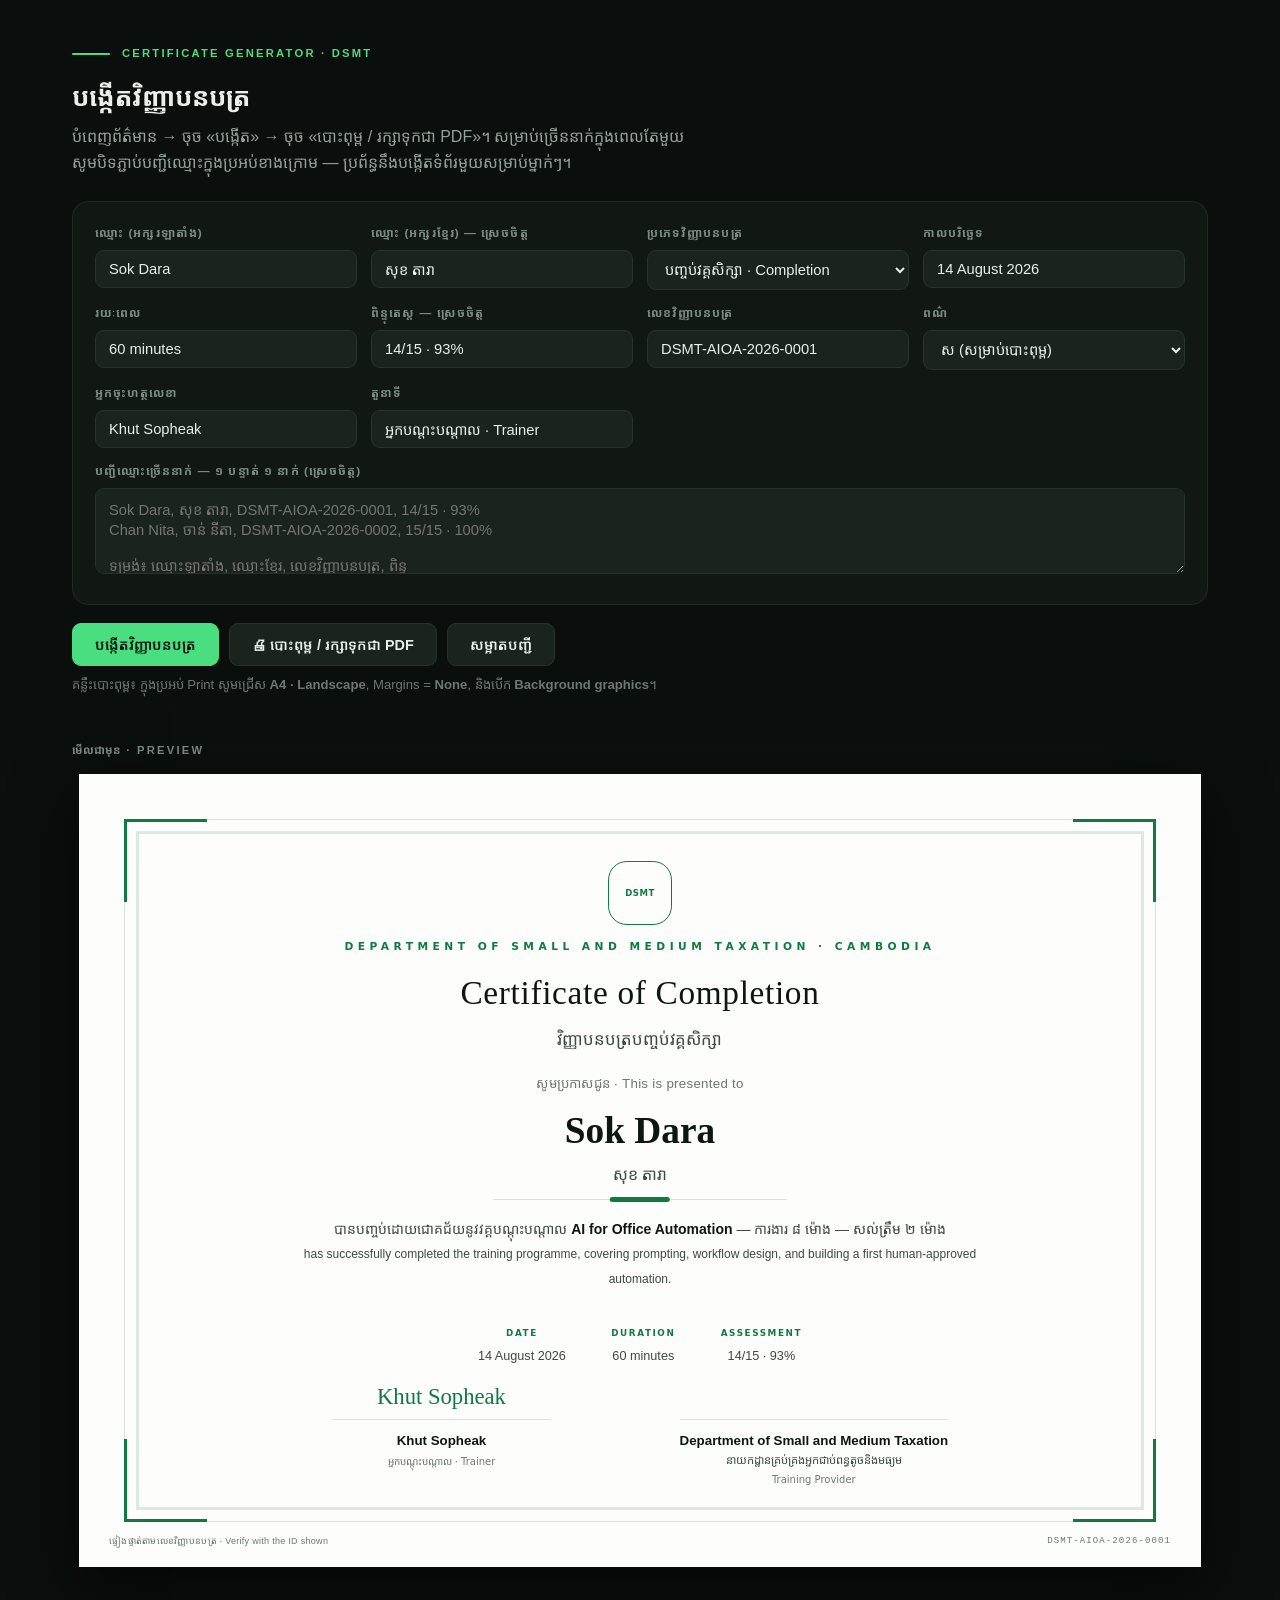
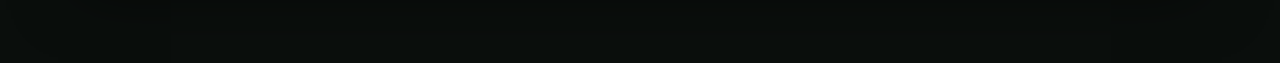
==== commit b09aa02d: "Change presenter to Khut Sopheak Replaces អ៊ាត់ សួរ / Eath Suo across 9 files (22 occurrences): spea" ====
--- a/certificate/index.html
+++ b/certificate/index.html
@@ -489,7 +489,7 @@
     </div>
     <div class="field">
       <label for="fSigner">អ្នកចុះហត្ថលេខា</label>
-      <input id="fSigner" type="text" value="Eath Suo">
+      <input id="fSigner" type="text" value="Khut Sopheak">
     </div>
     <div class="field">
       <label for="fSignerRole">តួនាទី</label>
